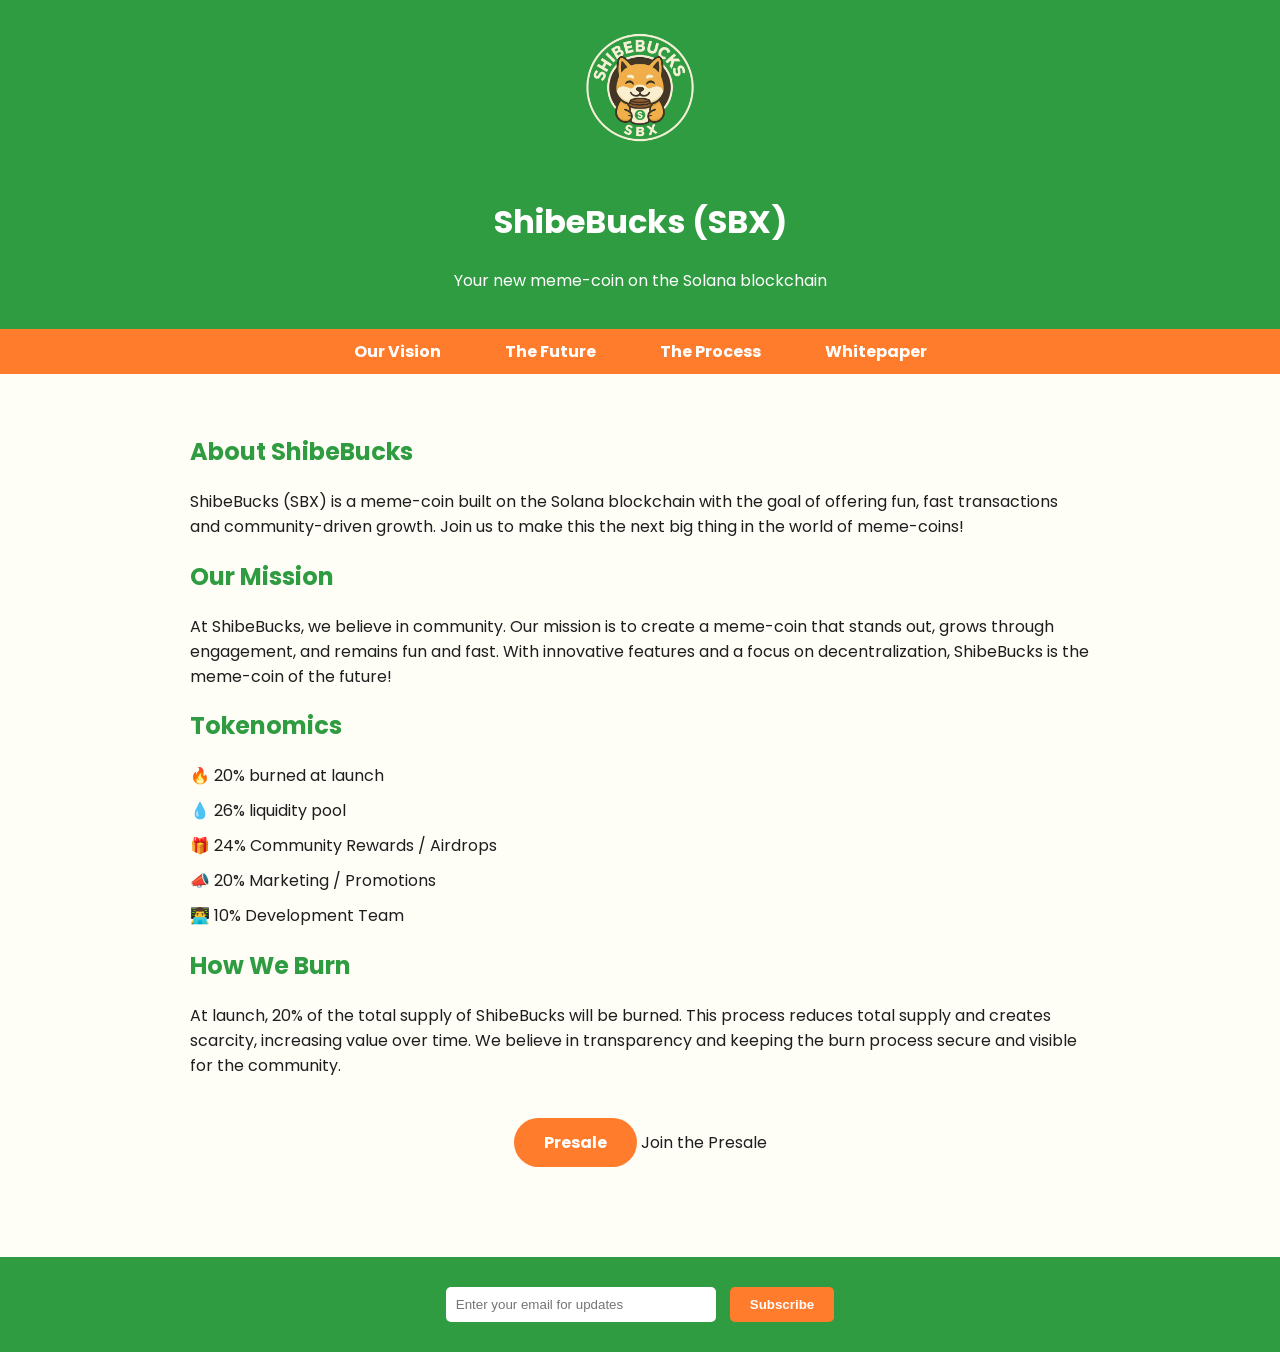
==== index.html @ 7d6630f8 "Update index.html" ====
<!DOCTYPE html>
<html lang="en">
<head>
  <meta charset="UTF-8" />
  <meta name="viewport" content="width=device-width, initial-scale=1.0"/>
  <title>ShibeBucks (SBX)</title>
  <link href="https://fonts.googleapis.com/css2?family=Poppins:wght@300;400;600&display=swap" rel="stylesheet">
  <style>
    body {
      margin: 0;
      font-family: 'Poppins', sans-serif;
      background-color: #fefdf6;
      color: #1e1e1e;
    }
    header {
      background-color: #2f9c41;
      padding: 20px;
      text-align: center;
      color: white;
    }
    header img {
      max-width: 140px;
      margin-bottom: 10px;
    }
    nav {
      background-color: #ff7c2d;
      text-align: center;
      padding: 10px 0;
    }
    nav a {
      color: white;
      text-decoration: none;
      padding: 10px 20px;
      font-weight: 600;
      border-radius: 5px;
      margin: 0 8px;
      background-color: #2f9c41;
    }
    nav a:hover {
      background-color: #259133;
    }
    .content {
      padding: 40px 20px;
      max-width: 900px;
      margin: auto;
    }
    .content h2 {
      color: #2f9c41;
    }
    ul {
      list-style: none;
      padding-left: 0;
    }
    ul li {
      margin-bottom: 10px;
    }
    .presale {
      text-align: center;
      margin-top: 40px;
    }
    .presale a {
      display: inline-block;
      padding: 12px 30px;
      background-color: #ff7c2d;
      color: white;
      font-weight: bold;
      text-decoration: none;
      border-radius: 30px;
    }
    footer {
      background-color: #2f9c41;
      color: white;
      text-align: center;
      padding: 30px 15px;
      margin-top: 50px;
    }
    footer input[type="email"] {
      padding: 10px;
      width: 250px;
      border-radius: 5px;
      border: none;
      margin-right: 10px;
    }
    footer button {
      padding: 10px 20px;
      background-color: #ff7c2d;
      border: none;
      color: white;
      font-weight: bold;
      border-radius: 5px;
      cursor: pointer;
    }
    footer button:hover {
      background-color: #e4691d;
    }
  </style>
</head>
<body>
<header>
  <img src="logo.png" alt="ShibeBucks Logo">
  <h1>ShibeBucks (SBX)</h1>
  <p>Your new meme-coin on the Solana blockchain</p>
</header>
<nav>
  <style>
    nav a {
      background-color: #ff7c2d;
      color: white;
      padding: 10px 20px;
      text-decoration: none;
      margin: 0 10px;
      border-radius: 5px;
      font-weight: bold;
    }
    nav a:hover {
      background-color: #e4691d;
    }
  </style>
  <a href="vision.html">Our Vision</a>
  <a href="future.html">The Future</a>
  <a href="process.html">The Process</a>
  <a href="whitepaper.html">Whitepaper</a>
</nav>
<div class="content">
  <h2>About ShibeBucks</h2>
  <p>ShibeBucks (SBX) is a meme-coin built on the Solana blockchain with the goal of offering fun, fast transactions and community-driven growth. Join us to make this the next big thing in the world of meme-coins!</p>
  <h2>Our Mission</h2>
  <p>At ShibeBucks, we believe in community. Our mission is to create a meme-coin that stands out, grows through engagement, and remains fun and fast. With innovative features and a focus on decentralization, ShibeBucks is the meme-coin of the future!</p>
  <h2>Tokenomics</h2>
  <ul>
    <li>🔥 20% burned at launch</li>
    <li>💧 26% liquidity pool</li>
    <li>🎁 24% Community Rewards / Airdrops</li>
    <li>📣 20% Marketing / Promotions</li>
    <li>👨‍💻 10% Development Team</li>
  </ul>
  <h2>How We Burn</h2>
  <p>At launch, 20% of the total supply of ShibeBucks will be burned. This process reduces total supply and creates scarcity, increasing value over time. We believe in transparency and keeping the burn process secure and visible for the community.</p>
  <div class="presale">
    <a href="sbx_presale_wallet_connect.html">Presale</a>
Join the Presale</a>
  </div>
</div>
<footer>
  <form>
    <input type="email" placeholder="Enter your email for updates" required>
    <button type="submit">Subscribe</button>
  </form>
</footer>
</body>
</html>
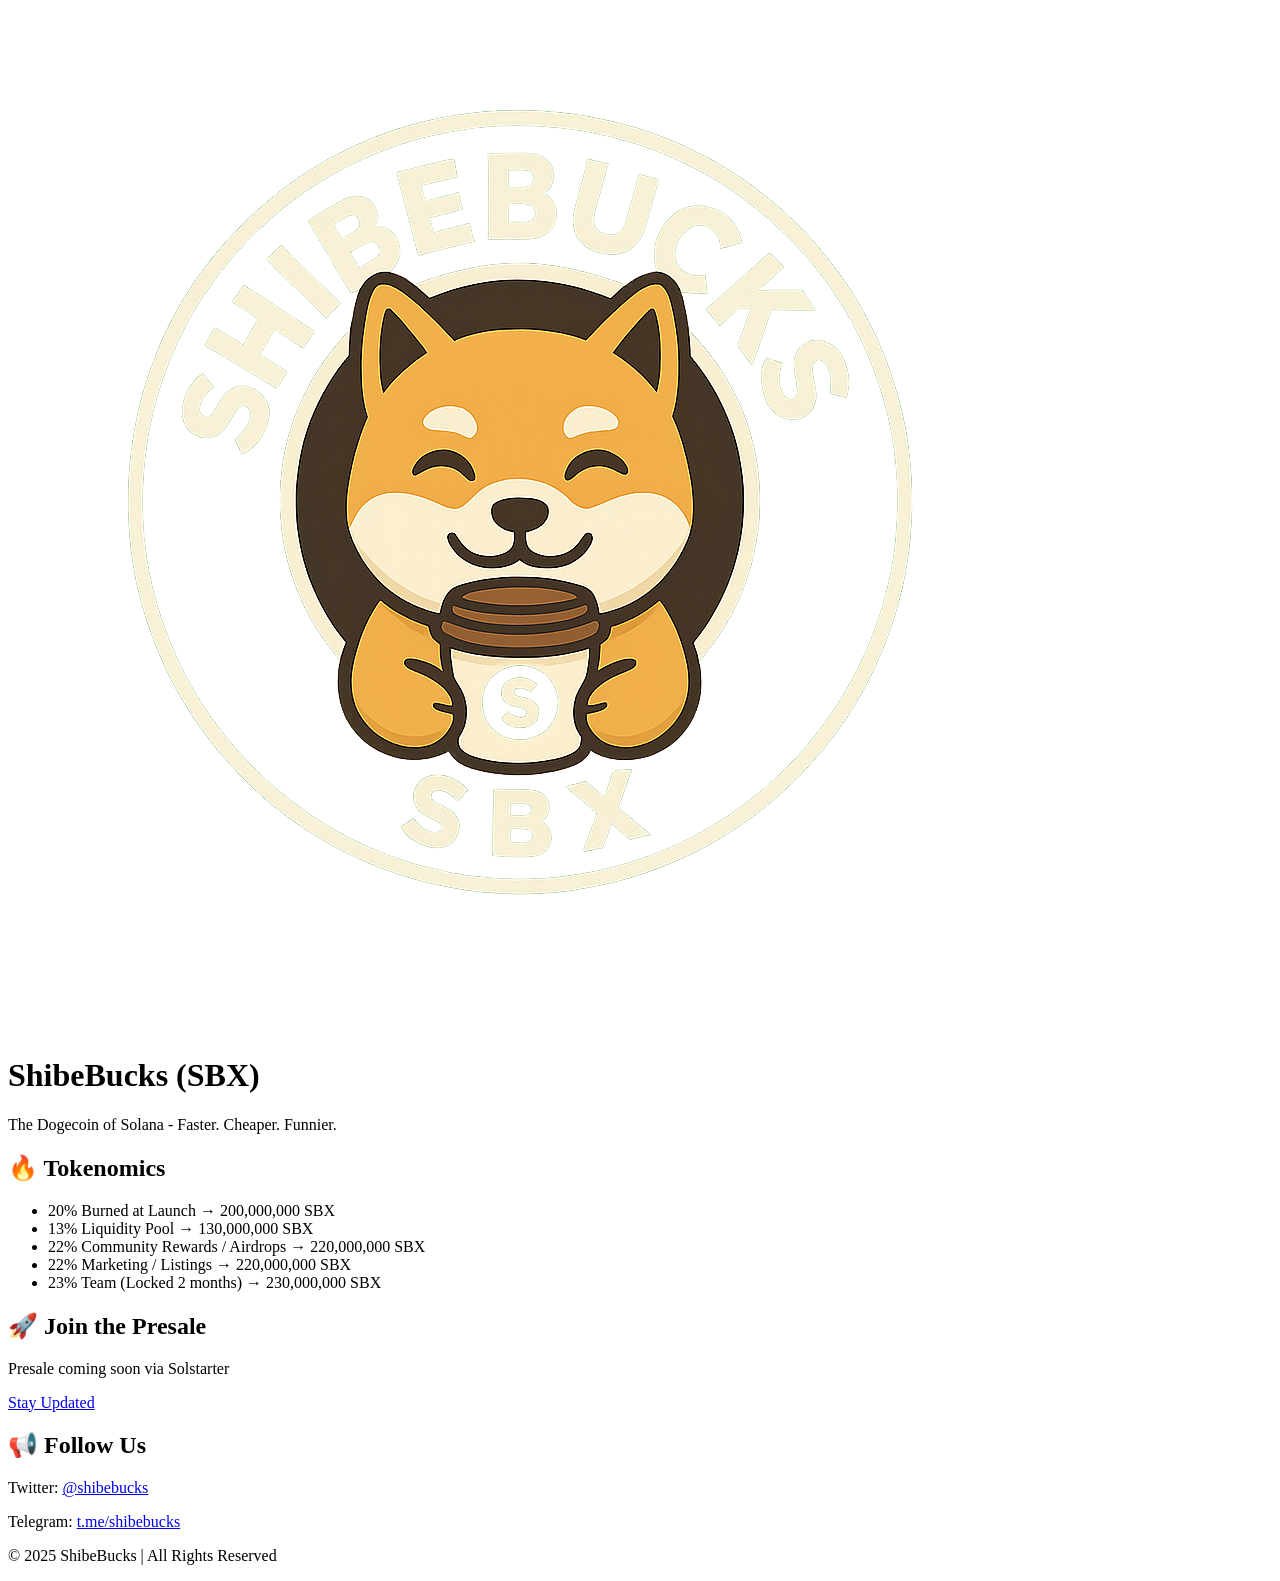
==== commit 38a532b7: "Add files via upload" ====
--- a/index.html
+++ b/index.html
@@ -1,151 +1,44 @@
+
 <!DOCTYPE html>
 <html lang="en">
 <head>
-  <meta charset="UTF-8" />
-  <meta name="viewport" content="width=device-width, initial-scale=1.0"/>
-  <title>ShibeBucks (SBX)</title>
-  <link href="https://fonts.googleapis.com/css2?family=Poppins:wght@300;400;600&display=swap" rel="stylesheet">
-  <style>
-    body {
-      margin: 0;
-      font-family: 'Poppins', sans-serif;
-      background-color: #fefdf6;
-      color: #1e1e1e;
-    }
-    header {
-      background-color: #2f9c41;
-      padding: 20px;
-      text-align: center;
-      color: white;
-    }
-    header img {
-      max-width: 140px;
-      margin-bottom: 10px;
-    }
-    nav {
-      background-color: #ff7c2d;
-      text-align: center;
-      padding: 10px 0;
-    }
-    nav a {
-      color: white;
-      text-decoration: none;
-      padding: 10px 20px;
-      font-weight: 600;
-      border-radius: 5px;
-      margin: 0 8px;
-      background-color: #2f9c41;
-    }
-    nav a:hover {
-      background-color: #259133;
-    }
-    .content {
-      padding: 40px 20px;
-      max-width: 900px;
-      margin: auto;
-    }
-    .content h2 {
-      color: #2f9c41;
-    }
-    ul {
-      list-style: none;
-      padding-left: 0;
-    }
-    ul li {
-      margin-bottom: 10px;
-    }
-    .presale {
-      text-align: center;
-      margin-top: 40px;
-    }
-    .presale a {
-      display: inline-block;
-      padding: 12px 30px;
-      background-color: #ff7c2d;
-      color: white;
-      font-weight: bold;
-      text-decoration: none;
-      border-radius: 30px;
-    }
-    footer {
-      background-color: #2f9c41;
-      color: white;
-      text-align: center;
-      padding: 30px 15px;
-      margin-top: 50px;
-    }
-    footer input[type="email"] {
-      padding: 10px;
-      width: 250px;
-      border-radius: 5px;
-      border: none;
-      margin-right: 10px;
-    }
-    footer button {
-      padding: 10px 20px;
-      background-color: #ff7c2d;
-      border: none;
-      color: white;
-      font-weight: bold;
-      border-radius: 5px;
-      cursor: pointer;
-    }
-    footer button:hover {
-      background-color: #e4691d;
-    }
-  </style>
+    <meta charset="UTF-8">
+    <meta name="viewport" content="width=device-width, initial-scale=1.0">
+    <title>ShibeBucks (SBX)</title>
+    <link rel="stylesheet" href="styles.css">
 </head>
 <body>
-<header>
-  <img src="logo.png" alt="ShibeBucks Logo">
-  <h1>ShibeBucks (SBX)</h1>
-  <p>Your new meme-coin on the Solana blockchain</p>
-</header>
-<nav>
-  <style>
-    nav a {
-      background-color: #ff7c2d;
-      color: white;
-      padding: 10px 20px;
-      text-decoration: none;
-      margin: 0 10px;
-      border-radius: 5px;
-      font-weight: bold;
-    }
-    nav a:hover {
-      background-color: #e4691d;
-    }
-  </style>
-  <a href="vision.html">Our Vision</a>
-  <a href="future.html">The Future</a>
-  <a href="process.html">The Process</a>
-  <a href="whitepaper.html">Whitepaper</a>
-</nav>
-<div class="content">
-  <h2>About ShibeBucks</h2>
-  <p>ShibeBucks (SBX) is a meme-coin built on the Solana blockchain with the goal of offering fun, fast transactions and community-driven growth. Join us to make this the next big thing in the world of meme-coins!</p>
-  <h2>Our Mission</h2>
-  <p>At ShibeBucks, we believe in community. Our mission is to create a meme-coin that stands out, grows through engagement, and remains fun and fast. With innovative features and a focus on decentralization, ShibeBucks is the meme-coin of the future!</p>
-  <h2>Tokenomics</h2>
-  <ul>
-    <li>🔥 20% burned at launch</li>
-    <li>💧 26% liquidity pool</li>
-    <li>🎁 24% Community Rewards / Airdrops</li>
-    <li>📣 20% Marketing / Promotions</li>
-    <li>👨‍💻 10% Development Team</li>
-  </ul>
-  <h2>How We Burn</h2>
-  <p>At launch, 20% of the total supply of ShibeBucks will be burned. This process reduces total supply and creates scarcity, increasing value over time. We believe in transparency and keeping the burn process secure and visible for the community.</p>
-  <div class="presale">
-    <a href="sbx_presale_wallet_connect.html">Presale</a>
-Join the Presale</a>
-  </div>
-</div>
-<footer>
-  <form>
-    <input type="email" placeholder="Enter your email for updates" required>
-    <button type="submit">Subscribe</button>
-  </form>
-</footer>
+    <header>
+        <img src="logo.png" alt="SBX Logo" class="logo">
+        <h1>ShibeBucks (SBX)</h1>
+        <p>The Dogecoin of Solana - Faster. Cheaper. Funnier.</p>
+    </header>
+
+    <section id="tokenomics">
+        <h2>🔥 Tokenomics</h2>
+        <ul>
+            <li>20% Burned at Launch → 200,000,000 SBX</li>
+            <li>13% Liquidity Pool → 130,000,000 SBX</li>
+            <li>22% Community Rewards / Airdrops → 220,000,000 SBX</li>
+            <li>22% Marketing / Listings → 220,000,000 SBX</li>
+            <li>23% Team (Locked 2 months) → 230,000,000 SBX</li>
+        </ul>
+    </section>
+
+    <section id="presale">
+        <h2>🚀 Join the Presale</h2>
+        <p>Presale coming soon via Solstarter</p>
+        <a href="#" class="btn">Stay Updated</a>
+    </section>
+
+    <section id="socials">
+        <h2>📢 Follow Us</h2>
+        <p>Twitter: <a href="#">@shibebucks</a></p>
+        <p>Telegram: <a href="#">t.me/shibebucks</a></p>
+    </section>
+
+    <footer>
+        <p>&copy; 2025 ShibeBucks | All Rights Reserved</p>
+    </footer>
 </body>
 </html>
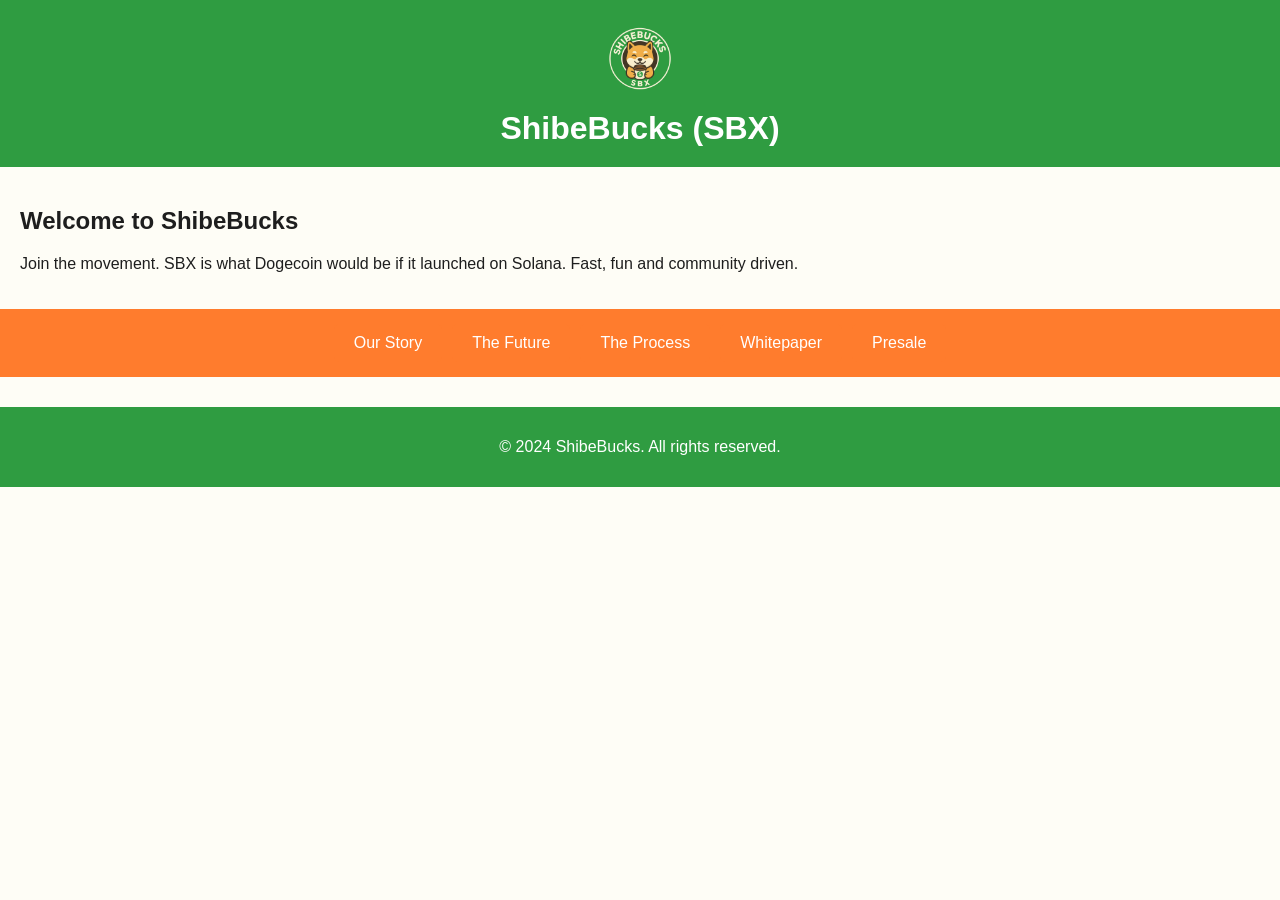
==== commit 0024fde7: "Add files via upload" ====
--- a/index.html
+++ b/index.html
@@ -2,43 +2,90 @@
 <!DOCTYPE html>
 <html lang="en">
 <head>
-    <meta charset="UTF-8">
-    <meta name="viewport" content="width=device-width, initial-scale=1.0">
-    <title>ShibeBucks (SBX)</title>
-    <link rel="stylesheet" href="styles.css">
+  <meta charset="UTF-8">
+  <meta name="viewport" content="width=device-width, initial-scale=1.0">
+  <title>ShibeBucks (SBX)</title>
+  <style>
+    body {
+      font-family: Arial, sans-serif;
+      margin: 0;
+      background-color: #fefdf6;
+      color: #1e1e1e;
+    }
+    header {
+      background-color: #2f9c41;
+      padding: 20px;
+      text-align: center;
+    }
+    header img {
+      max-width: 80px;
+      display: block;
+      margin: 0 auto;
+    }
+    header h1 {
+      margin: 10px 0 0;
+      color: white;
+    }
+    main {
+      padding: 20px;
+    }
+    .nav {
+      background-color: #ff7c2d;
+      display: flex;
+      flex-wrap: wrap;
+      justify-content: center;
+      padding: 10px 0;
+    }
+    .nav a {
+      color: white;
+      text-decoration: none;
+      padding: 10px 20px;
+      margin: 5px;
+      background-color: #ff7c2d;
+      border-radius: 5px;
+      font-size: 16px;
+    }
+    .nav a:hover {
+      background-color: #e4691d;
+    }
+    .footer {
+      background-color: #2f9c41;
+      color: white;
+      text-align: center;
+      padding: 15px 10px;
+      margin-top: 30px;
+    }
+    @media (max-width: 600px) {
+      .nav a {
+        flex: 1 1 100%;
+        text-align: center;
+      }
+    }
+  </style>
 </head>
 <body>
-    <header>
-        <img src="logo.png" alt="SBX Logo" class="logo">
-        <h1>ShibeBucks (SBX)</h1>
-        <p>The Dogecoin of Solana - Faster. Cheaper. Funnier.</p>
-    </header>
 
-    <section id="tokenomics">
-        <h2>🔥 Tokenomics</h2>
-        <ul>
-            <li>20% Burned at Launch → 200,000,000 SBX</li>
-            <li>13% Liquidity Pool → 130,000,000 SBX</li>
-            <li>22% Community Rewards / Airdrops → 220,000,000 SBX</li>
-            <li>22% Marketing / Listings → 220,000,000 SBX</li>
-            <li>23% Team (Locked 2 months) → 230,000,000 SBX</li>
-        </ul>
-    </section>
+<header>
+  <img src="logo.png" alt="SBX Logo">
+  <h1>ShibeBucks (SBX)</h1>
+</header>
 
-    <section id="presale">
-        <h2>🚀 Join the Presale</h2>
-        <p>Presale coming soon via Solstarter</p>
-        <a href="#" class="btn">Stay Updated</a>
-    </section>
+<main>
+  <h2>Welcome to ShibeBucks</h2>
+  <p>Join the movement. SBX is what Dogecoin would be if it launched on Solana. Fast, fun and community driven.</p>
+</main>
 
-    <section id="socials">
-        <h2>📢 Follow Us</h2>
-        <p>Twitter: <a href="#">@shibebucks</a></p>
-        <p>Telegram: <a href="#">t.me/shibebucks</a></p>
-    </section>
+<nav class="nav">
+  <a href="our_story.html">Our Story</a>
+  <a href="the_future.html">The Future</a>
+  <a href="the_process.html">The Process</a>
+  <a href="whitepaper.html">Whitepaper</a>
+  <a href="sbx_presale_500min.html">Presale</a>
+</nav>
 
-    <footer>
-        <p>&copy; 2025 ShibeBucks | All Rights Reserved</p>
-    </footer>
+<footer class="footer">
+  <p>&copy; 2024 ShibeBucks. All rights reserved.</p>
+</footer>
+
 </body>
 </html>
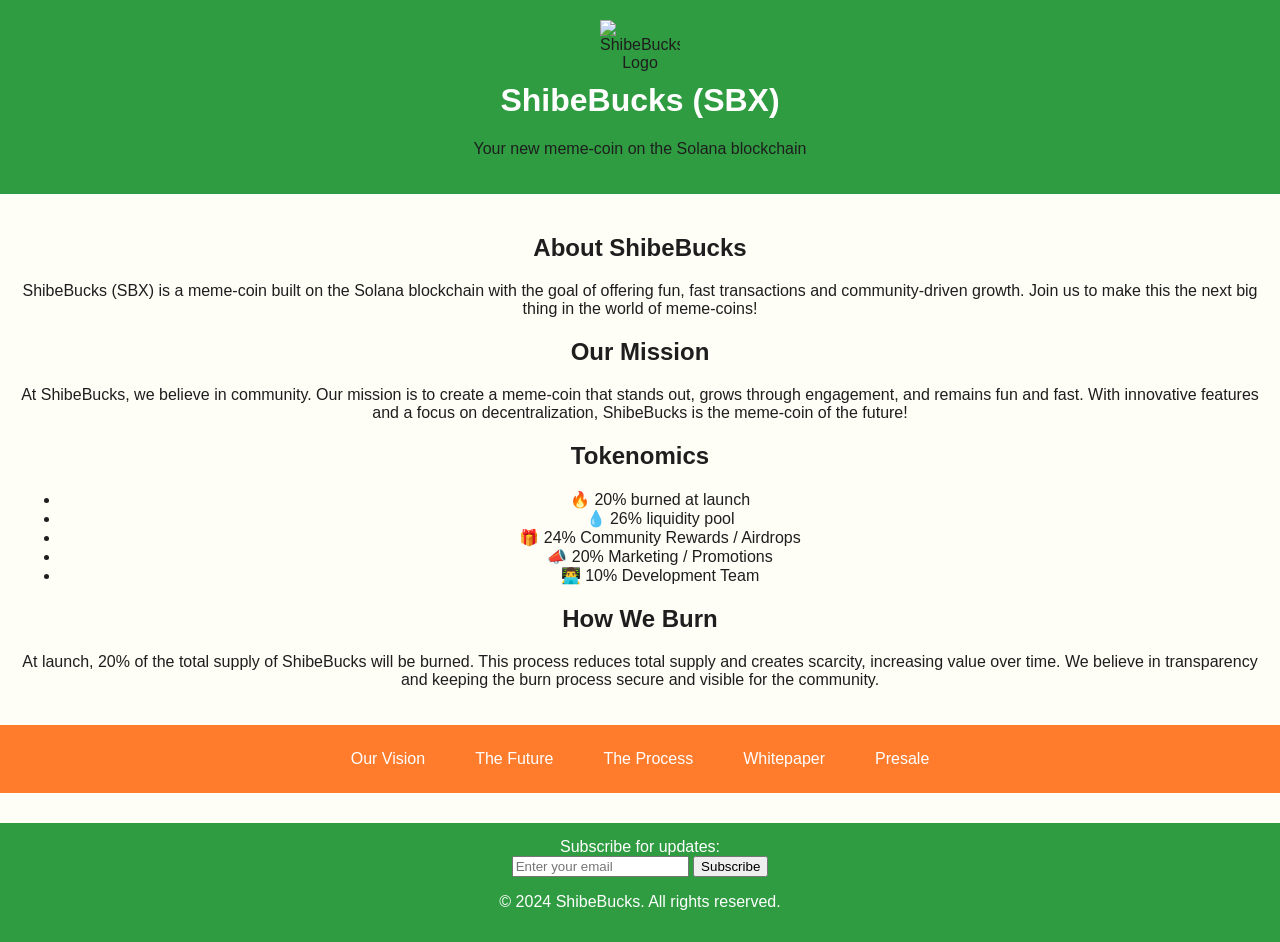
==== commit 034cb29a: "Rename index (1).html to index.html" ====
--- a/index.html
+++ b/index.html
@@ -2,81 +2,43 @@
 <!DOCTYPE html>
 <html lang="en">
 <head>
-  <meta charset="UTF-8">
-  <meta name="viewport" content="width=device-width, initial-scale=1.0">
+  <meta charset="UTF-8" />
+  <meta name="viewport" content="width=device-width, initial-scale=1.0"/>
   <title>ShibeBucks (SBX)</title>
-  <style>
-    body {
-      font-family: Arial, sans-serif;
-      margin: 0;
-      background-color: #fefdf6;
-      color: #1e1e1e;
-    }
-    header {
-      background-color: #2f9c41;
-      padding: 20px;
-      text-align: center;
-    }
-    header img {
-      max-width: 80px;
-      display: block;
-      margin: 0 auto;
-    }
-    header h1 {
-      margin: 10px 0 0;
-      color: white;
-    }
-    main {
-      padding: 20px;
-    }
-    .nav {
-      background-color: #ff7c2d;
-      display: flex;
-      flex-wrap: wrap;
-      justify-content: center;
-      padding: 10px 0;
-    }
-    .nav a {
-      color: white;
-      text-decoration: none;
-      padding: 10px 20px;
-      margin: 5px;
-      background-color: #ff7c2d;
-      border-radius: 5px;
-      font-size: 16px;
-    }
-    .nav a:hover {
-      background-color: #e4691d;
-    }
-    .footer {
-      background-color: #2f9c41;
-      color: white;
-      text-align: center;
-      padding: 15px 10px;
-      margin-top: 30px;
-    }
-    @media (max-width: 600px) {
-      .nav a {
-        flex: 1 1 100%;
-        text-align: center;
-      }
-    }
-  </style>
+  <link rel="stylesheet" href="style.css" />
 </head>
 <body>
 
 <header>
-  <img src="logo.png" alt="SBX Logo">
+  <img src="logo.png" alt="ShibeBucks Logo" />
   <h1>ShibeBucks (SBX)</h1>
+  <p>Your new meme-coin on the Solana blockchain</p>
 </header>
 
 <main>
-  <h2>Welcome to ShibeBucks</h2>
-  <p>Join the movement. SBX is what Dogecoin would be if it launched on Solana. Fast, fun and community driven.</p>
+  <section>
+    <h2>About ShibeBucks</h2>
+    <p>ShibeBucks (SBX) is a meme-coin built on the Solana blockchain with the goal of offering fun, fast transactions and community-driven growth. Join us to make this the next big thing in the world of meme-coins!</p>
+    
+    <h2>Our Mission</h2>
+    <p>At ShibeBucks, we believe in community. Our mission is to create a meme-coin that stands out, grows through engagement, and remains fun and fast. With innovative features and a focus on decentralization, ShibeBucks is the meme-coin of the future!</p>
+    
+    <h2>Tokenomics</h2>
+    <ul>
+      <li>🔥 20% burned at launch</li>
+      <li>💧 26% liquidity pool</li>
+      <li>🎁 24% Community Rewards / Airdrops</li>
+      <li>📣 20% Marketing / Promotions</li>
+      <li>👨‍💻 10% Development Team</li>
+    </ul>
+
+    <h2>How We Burn</h2>
+    <p>At launch, 20% of the total supply of ShibeBucks will be burned. This process reduces total supply and creates scarcity, increasing value over time. We believe in transparency and keeping the burn process secure and visible for the community.</p>
+  </section>
 </main>
 
 <nav class="nav">
-  <a href="our_story.html">Our Story</a>
+  <a href="our_story.html">Our Vision</a>
   <a href="the_future.html">The Future</a>
   <a href="the_process.html">The Process</a>
   <a href="whitepaper.html">Whitepaper</a>
@@ -84,6 +46,11 @@
 </nav>
 
 <footer class="footer">
+  <form>
+    <label for="email">Subscribe for updates:</label><br>
+    <input type="email" id="email" name="email" placeholder="Enter your email" required />
+    <button type="submit">Subscribe</button>
+  </form>
   <p>&copy; 2024 ShibeBucks. All rights reserved.</p>
 </footer>
 
--- a/style.css
+++ b/style.css
@@ -0,0 +1,68 @@
+
+/* ShibeBucks Website Styles */
+body {
+  font-family: Arial, sans-serif;
+  background-color: #fefdf6;
+  color: #1e1e1e;
+  margin: 0;
+  padding: 0;
+}
+
+header {
+  background-color: #2f9c41;
+  padding: 20px;
+  text-align: center;
+}
+
+header img {
+  max-width: 80px;
+  display: block;
+  margin: 0 auto;
+}
+
+header h1 {
+  color: white;
+  margin-top: 10px;
+}
+
+main {
+  padding: 20px;
+  text-align: center;
+}
+
+.nav {
+  background-color: #ff7c2d;
+  display: flex;
+  flex-wrap: wrap;
+  justify-content: center;
+  padding: 10px 0;
+}
+
+.nav a {
+  color: white;
+  text-decoration: none;
+  padding: 10px 20px;
+  margin: 5px;
+  background-color: #ff7c2d;
+  border-radius: 5px;
+  font-size: 16px;
+}
+
+.nav a:hover {
+  background-color: #e4691d;
+}
+
+footer {
+  background-color: #2f9c41;
+  color: white;
+  text-align: center;
+  padding: 15px 10px;
+  margin-top: 30px;
+}
+
+@media (max-width: 600px) {
+  .nav a {
+    flex: 1 1 100%;
+    text-align: center;
+  }
+}
